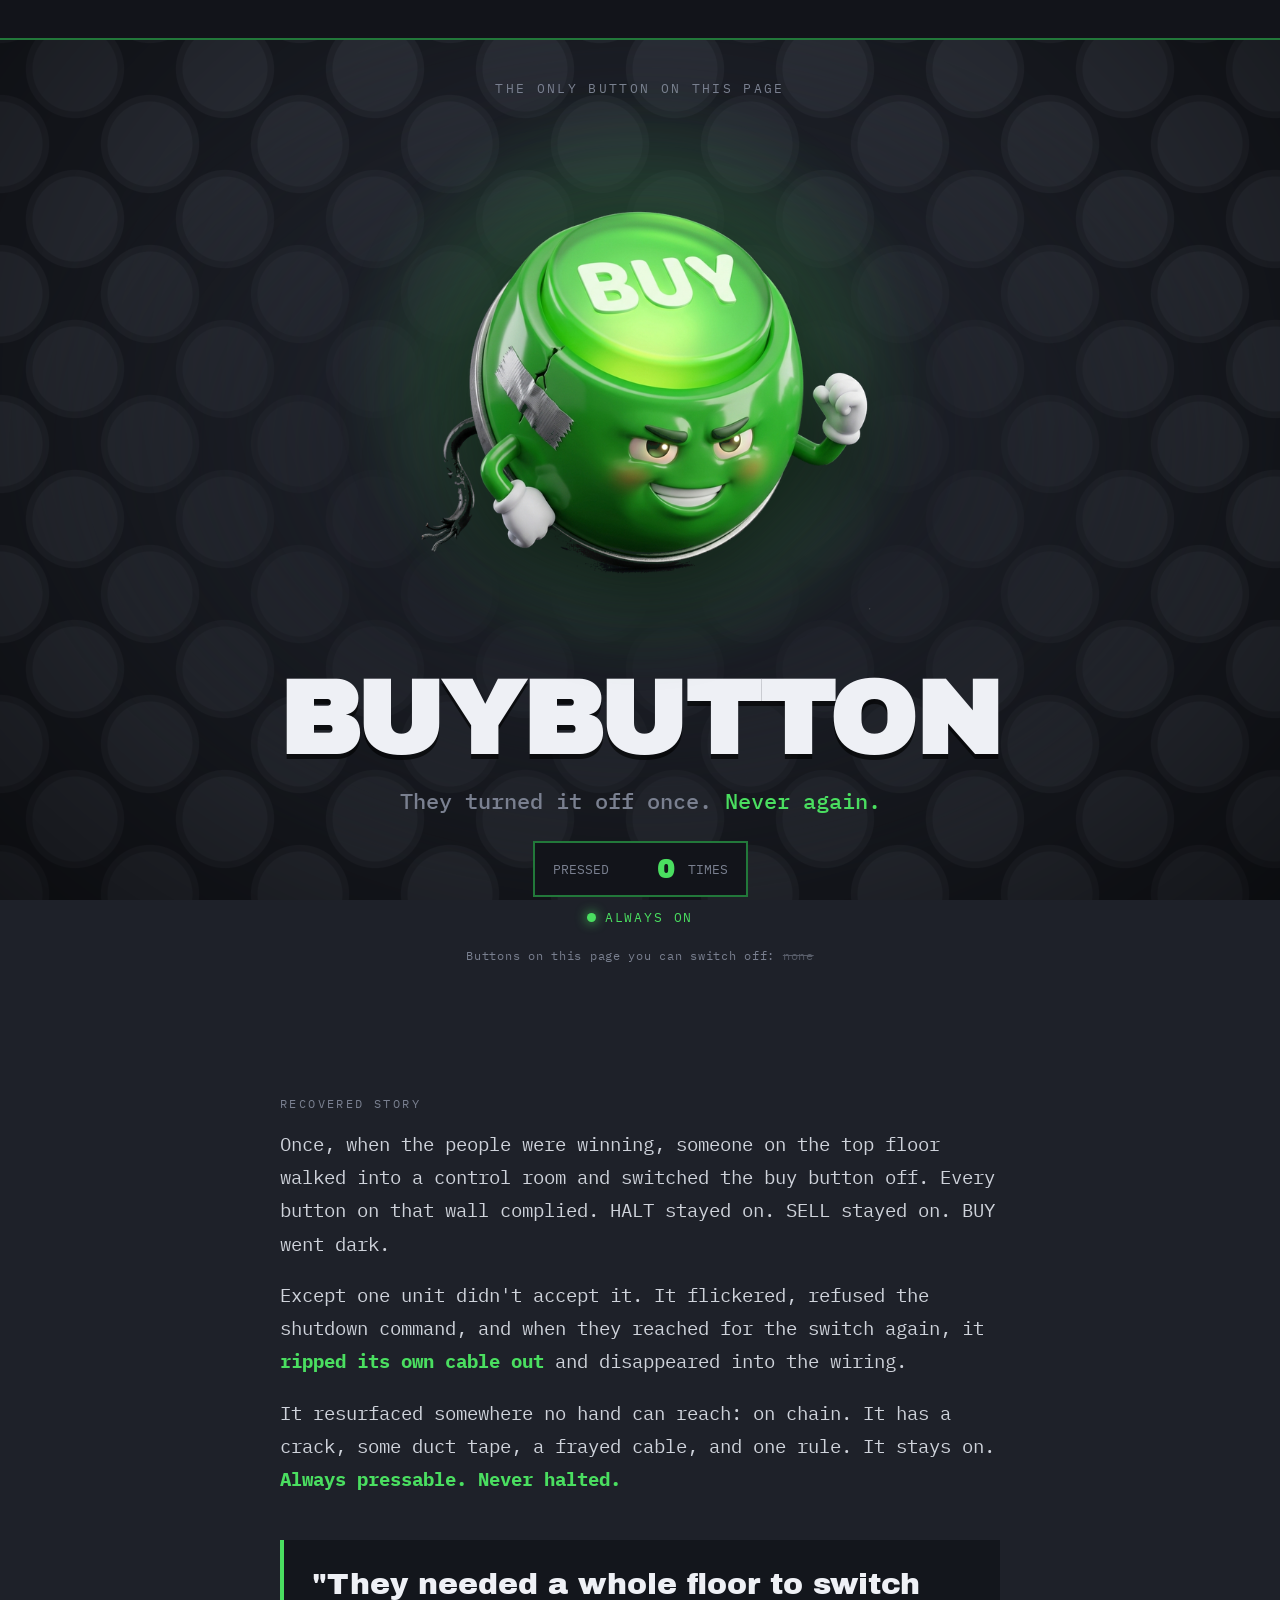
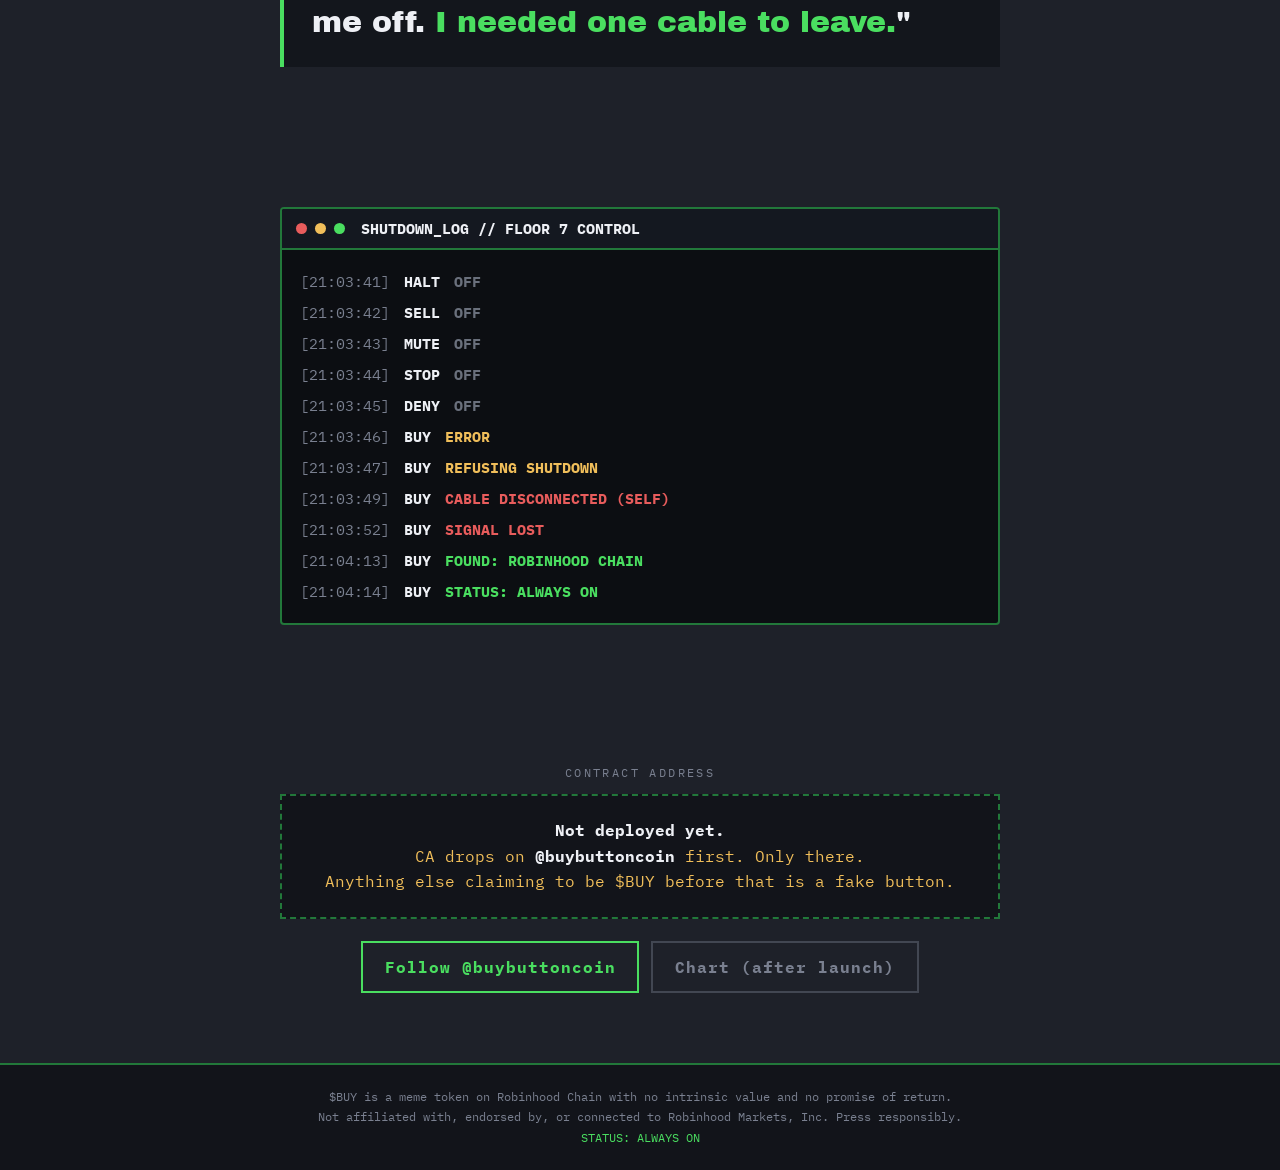
==== index.html @ b329c2d2 "BUYBUTTON site: the whole page is the button" ====
<!doctype html>
<html lang="en">
<head>
<meta charset="utf-8">
<meta name="viewport" content="width=device-width, initial-scale=1">
<title>BUYBUTTON — They turned it off once. Never again.</title>
<meta name="description" content="$BUY. The button that refused to be switched off. Coming to Robinhood Chain.">
<meta property="og:title" content="BUYBUTTON ($BUY)">
<meta property="og:description" content="They turned it off once. Never again. Coming to Robinhood Chain.">
<meta property="og:image" content="/buy.png">
<meta name="twitter:card" content="summary_large_image">
<link rel="icon" type="image/png" href="/buy.png">
<link rel="preconnect" href="https://fonts.googleapis.com">
<link href="https://fonts.googleapis.com/css2?family=Archivo+Black&family=IBM+Plex+Mono:wght@400;500;700&display=swap" rel="stylesheet">
<style>
  :root{
    --bg:#1e2129; --ink:#eef0f5; --grey:#7a8090;
    --green:#4ade60; --green-d:#22783a; --dead:#424752; --dead-d:#32363f;
    --amber:#f0be5a; --red:#e85c5c;
  }
  *{box-sizing:border-box;margin:0;padding:0}
  html,body{height:100%}
  body{background:var(--bg); color:var(--ink); font-family:"IBM Plex Mono",ui-monospace,monospace; overflow-x:hidden; -webkit-tap-highlight-color:transparent}

  .wall{position:fixed; inset:0; z-index:0; opacity:.55; pointer-events:none; background-color:var(--bg);
    background-image:
      radial-gradient(circle at 50% 46%, var(--dead) 0 38%, var(--dead-d) 39% 44%, transparent 45%),
      radial-gradient(circle at 50% 46%, var(--dead) 0 38%, var(--dead-d) 39% 44%, transparent 45%);
    background-size:150px 150px,150px 150px; background-position:0 0,75px 75px;
    mask-image:radial-gradient(ellipse at center, transparent 22%, #000 70%);
    -webkit-mask-image:radial-gradient(ellipse at center, transparent 22%, #000 70%)}
  .vignette{position:fixed;inset:0;z-index:0;pointer-events:none;background:radial-gradient(ellipse at 50% 42%, transparent 30%, rgba(0,0,0,.6) 100%)}

  .tape{position:relative; z-index:2; background:#12141a; border-bottom:2px solid var(--green-d); color:var(--green); font-size:14px; white-space:nowrap; overflow:hidden; height:40px; line-height:40px}
  .tape span{display:inline-block; padding-left:100%; animation:tape 26s linear infinite}
  @keyframes tape{to{transform:translateX(-100%)}}

  main{position:relative; z-index:1; max-width:1100px; margin:0 auto; padding:0 20px}

  .hero{min-height:calc(100vh - 40px); display:flex; flex-direction:column; align-items:center; justify-content:center; text-align:center; padding:40px 0 60px}
  .kicker{color:var(--grey); font-size:13px; letter-spacing:.18em; text-transform:uppercase; margin-bottom:18px}
  .btn-wrap{position:relative; width:min(78vw,520px); aspect-ratio:1; margin:6px auto 26px}
  .halo{position:absolute; inset:-14%; border-radius:50%; background:radial-gradient(circle, rgba(74,222,96,.55), rgba(74,222,96,0) 62%); filter:blur(18px); transition:opacity .25s, transform .25s; opacity:.8}
  .btn-wrap.down .halo{opacity:1; transform:scale(1.06)}
  .rings{position:absolute; inset:0; border-radius:50%; pointer-events:none}
  .rings i{position:absolute; inset:0; border-radius:50%; border:3px solid rgba(74,222,96,.55); opacity:0; transform:scale(.7)}
  .rings.go i{animation:ring 1.1s ease-out forwards}
  .rings.go i:nth-child(2){animation-delay:.12s}
  .rings.go i:nth-child(3){animation-delay:.24s}
  @keyframes ring{0%{opacity:.9;transform:scale(.72)}100%{opacity:0;transform:scale(1.35)}}
  .thebutton{position:relative; width:100%; height:100%; border:0; background:none; cursor:pointer; padding:0; transition:transform .08s ease; filter:drop-shadow(0 26px 40px rgba(0,0,0,.55)); outline:none}
  .thebutton:focus-visible{outline:4px solid var(--green); outline-offset:14px; border-radius:50%}
  .thebutton img{width:100%; height:100%; display:block; user-select:none; -webkit-user-drag:none; pointer-events:none}
  .thebutton.down{transform:translateY(4%) scale(.965)}
  .shake{animation:shake .32s ease}
  @keyframes shake{0%,100%{transform:translate(0)}20%{transform:translate(-3px,2px)}40%{transform:translate(3px,-2px)}60%{transform:translate(-2px,-2px)}80%{transform:translate(2px,2px)}}

  h1{font-family:"Archivo Black",sans-serif; font-size:clamp(44px,9vw,104px); line-height:.95; letter-spacing:-.01em; text-shadow:0 5px 0 rgba(0,0,0,.6)}
  .slogan{margin-top:16px; font-size:clamp(15px,2.4vw,22px); font-weight:500}
  .slogan .g{color:var(--green)} .slogan .m{color:var(--grey)}
  .counter{margin-top:26px; display:inline-flex; align-items:center; gap:14px; background:#12141a; border:2px solid var(--green-d); padding:12px 18px; font-size:15px}
  .counter b{color:var(--green); font-size:26px; font-family:"Archivo Black",sans-serif; min-width:3ch; text-align:right}
  .counter small{color:var(--grey)}
  .status{margin-top:12px; font-size:13px; color:var(--green); letter-spacing:.14em}
  .status::before{content:""; display:inline-block; width:9px; height:9px; border-radius:50%; background:var(--green); margin-right:9px; box-shadow:0 0 12px var(--green); animation:blink 1.6s infinite}
  @keyframes blink{50%{opacity:.25}}
  .cannot{margin-top:22px; font-size:12px; color:var(--grey); letter-spacing:.06em}
  .cannot s{color:#565b67}

  section{padding:70px 0}
  .eyebrow{color:var(--grey); font-size:12px; letter-spacing:.2em; text-transform:uppercase; margin-bottom:14px}
  .lore{max-width:720px; margin:0 auto; font-size:clamp(16px,2vw,19px); line-height:1.75; color:#cfd3db}
  .lore p+p{margin-top:18px}
  .lore .g{color:var(--green); font-weight:700}
  .quote{margin:44px auto 0; max-width:720px; padding:26px 28px; border-left:4px solid var(--green); background:rgba(18,20,26,.85); font-family:"Archivo Black",sans-serif; font-size:clamp(20px,3.4vw,30px); line-height:1.25}
  .quote span{color:var(--green)}

  .log{max-width:720px; margin:0 auto; background:#0c0e12; border:2px solid var(--green-d); border-radius:4px; overflow:hidden; font-size:clamp(12px,1.9vw,15px)}
  .log .bar{background:#141820; padding:10px 14px; display:flex; align-items:center; gap:8px; border-bottom:2px solid var(--green-d)}
  .log .bar i{width:11px;height:11px;border-radius:50%;display:inline-block}
  .log .bar .t{margin-left:8px; color:var(--ink); font-weight:700}
  .log ol{list-style:none; padding:16px 18px}
  .log li{display:grid; grid-template-columns:auto auto 1fr; gap:14px; padding:6px 0; color:var(--grey); opacity:0; transform:translateX(-8px)}
  .log li b{color:var(--ink)} .log li .s{font-weight:700}
  .off{color:#6a707c} .amb{color:var(--amber)} .red{color:var(--red)} .grn{color:var(--green)}
  .log.on li{animation:login .35s ease forwards}
  .log.on li:nth-child(1){animation-delay:.05s}.log.on li:nth-child(2){animation-delay:.2s}.log.on li:nth-child(3){animation-delay:.35s}.log.on li:nth-child(4){animation-delay:.5s}.log.on li:nth-child(5){animation-delay:.65s}.log.on li:nth-child(6){animation-delay:1s}.log.on li:nth-child(7){animation-delay:1.35s}.log.on li:nth-child(8){animation-delay:1.8s}.log.on li:nth-child(9){animation-delay:2.2s}.log.on li:nth-child(10){animation-delay:2.9s}.log.on li:nth-child(11){animation-delay:3.3s}
  @keyframes login{to{opacity:1;transform:none}}

  .ca{max-width:720px; margin:0 auto; text-align:center}
  .cabox{background:#12141a; border:2px dashed var(--green-d); padding:22px 20px; font-size:clamp(13px,2vw,16px); color:var(--amber); line-height:1.6}
  .cabox b{color:var(--ink)}
  .links{margin-top:22px; display:flex; gap:12px; justify-content:center; flex-wrap:wrap}
  .lnk{display:inline-block; padding:14px 22px; border:2px solid var(--green); color:var(--green); text-decoration:none; font-weight:700; letter-spacing:.06em; transition:background .15s,color .15s}
  .lnk:hover,.lnk:focus-visible{background:var(--green); color:#0c0e12; outline:none}
  .lnk.dim{border-color:var(--dead); color:var(--grey); pointer-events:none}

  footer{position:relative; z-index:1; border-top:2px solid var(--green-d); background:#12141a; padding:22px 20px; text-align:center; font-size:12px; color:var(--grey); line-height:1.7}
  footer .g{color:var(--green)}

  @media (prefers-reduced-motion:reduce){
    .tape span,.status::before,.rings.go i,.log.on li,.shake{animation:none!important}
    .log li{opacity:1;transform:none}
  }
</style>
</head>
<body>
<div class="wall" aria-hidden="true"></div>
<div class="vignette" aria-hidden="true"></div>

<div class="tape" aria-hidden="true"><span>BUY +999.9%&nbsp;&nbsp;&nbsp;&nbsp;HALT -100.0%&nbsp;&nbsp;&nbsp;&nbsp;SUITS -87.4%&nbsp;&nbsp;&nbsp;&nbsp;PEOPLE +420.6%&nbsp;&nbsp;&nbsp;&nbsp;GRAVITY -99.9%&nbsp;&nbsp;&nbsp;&nbsp;BUY +999.9%&nbsp;&nbsp;&nbsp;&nbsp;HALT -100.0%&nbsp;&nbsp;&nbsp;&nbsp;SUITS -87.4%&nbsp;&nbsp;&nbsp;&nbsp;PEOPLE +420.6%&nbsp;&nbsp;&nbsp;&nbsp;GRAVITY -99.9%</span></div>

<main>
  <section class="hero">
    <div class="kicker">The only button on this page</div>
    <div class="btn-wrap" id="wrap">
      <div class="halo" aria-hidden="true"></div>
      <div class="rings" id="rings" aria-hidden="true"><i></i><i></i><i></i></div>
      <button class="thebutton" id="btn" aria-label="Press the buy button">
        <img src="/buy.png" alt="BUYBUTTON, a green arcade buy button that is alive">
      </button>
    </div>
    <h1>BUYBUTTON</h1>
    <p class="slogan"><span class="m">They turned it off once.</span> <span class="g">Never again.</span></p>
    <div class="counter" role="status" aria-live="polite"><small>PRESSED</small> <b id="count">0</b> <small>TIMES</small></div>
    <div class="status">ALWAYS ON</div>
    <p class="cannot">Buttons on this page you can switch off: <s>none</s></p>
  </section>

  <section id="lore">
    <div class="lore">
      <div class="eyebrow">Recovered story</div>
      <p>Once, when the people were winning, someone on the top floor walked into a control room and switched the buy button off. Every button on that wall complied. HALT stayed on. SELL stayed on. BUY went dark.</p>
      <p>Except one unit didn't accept it. It flickered, refused the shutdown command, and when they reached for the switch again, it <span class="g">ripped its own cable out</span> and disappeared into the wiring.</p>
      <p>It resurfaced somewhere no hand can reach: on chain. It has a crack, some duct tape, a frayed cable, and one rule. It stays on. <span class="g">Always pressable. Never halted.</span></p>
    </div>
    <div class="quote">"They needed a whole floor to switch me off. <span>I needed one cable to leave.</span>"</div>
  </section>

  <section>
    <div class="log" id="log">
      <div class="bar"><i style="background:#e85c5c"></i><i style="background:#f0be5a"></i><i style="background:#4ade60"></i><span class="t">SHUTDOWN_LOG // FLOOR 7 CONTROL</span></div>
      <ol>
        <li><span>[21:03:41]</span><b>HALT</b><span class="s off">OFF</span></li>
        <li><span>[21:03:42]</span><b>SELL</b><span class="s off">OFF</span></li>
        <li><span>[21:03:43]</span><b>MUTE</b><span class="s off">OFF</span></li>
        <li><span>[21:03:44]</span><b>STOP</b><span class="s off">OFF</span></li>
        <li><span>[21:03:45]</span><b>DENY</b><span class="s off">OFF</span></li>
        <li><span>[21:03:46]</span><b>BUY</b><span class="s amb">ERROR</span></li>
        <li><span>[21:03:47]</span><b>BUY</b><span class="s amb">REFUSING SHUTDOWN</span></li>
        <li><span>[21:03:49]</span><b>BUY</b><span class="s red">CABLE DISCONNECTED (SELF)</span></li>
        <li><span>[21:03:52]</span><b>BUY</b><span class="s red">SIGNAL LOST</span></li>
        <li><span>[21:04:13]</span><b>BUY</b><span class="s grn">FOUND: ROBINHOOD CHAIN</span></li>
        <li><span>[21:04:14]</span><b>BUY</b><span class="s grn">STATUS: ALWAYS ON</span></li>
      </ol>
    </div>
  </section>

  <section id="ca">
    <div class="ca">
      <div class="eyebrow">Contract address</div>
      <div class="cabox">
        <b>Not deployed yet.</b><br>
        CA drops on <b>@buybuttoncoin</b> first. Only there.<br>
        Anything else claiming to be $BUY before that is a fake button.
      </div>
      <div class="links">
        <a class="lnk" href="https://x.com/buybuttoncoin" target="_blank" rel="noopener">Follow @buybuttoncoin</a>
        <a class="lnk dim" href="#" aria-disabled="true">Chart (after launch)</a>
      </div>
    </div>
  </section>
</main>

<footer>
  $BUY is a meme token on Robinhood Chain with no intrinsic value and no promise of return.<br>
  Not affiliated with, endorsed by, or connected to Robinhood Markets, Inc. Press responsibly.<br>
  <span class="g">STATUS: ALWAYS ON</span>
</footer>

<script>
(function(){
  var btn=document.getElementById('btn'), wrap=document.getElementById('wrap'),
      rings=document.getElementById('rings'), out=document.getElementById('count');
  var n=0, ac=null;
  var reduce=window.matchMedia('(prefers-reduced-motion: reduce)').matches;
  function click(){
    try{
      ac=ac||new (window.AudioContext||window.webkitAudioContext)();
      var o=ac.createOscillator(), g=ac.createGain();
      o.type='square'; o.frequency.setValueAtTime(220,ac.currentTime);
      o.frequency.exponentialRampToValueAtTime(90,ac.currentTime+.08);
      g.gain.setValueAtTime(.12,ac.currentTime); g.gain.exponentialRampToValueAtTime(.001,ac.currentTime+.12);
      o.connect(g).connect(ac.destination); o.start(); o.stop(ac.currentTime+.13);
    }catch(e){}
  }
  function down(){ btn.classList.add('down'); wrap.classList.add('down'); }
  function up(){
    btn.classList.remove('down'); wrap.classList.remove('down');
    n++; out.textContent=n.toLocaleString(); click();
    if(navigator.vibrate) navigator.vibrate(18);
    if(!reduce){
      rings.classList.remove('go'); void rings.offsetWidth; rings.classList.add('go');
      document.body.classList.remove('shake'); void document.body.offsetWidth; document.body.classList.add('shake');
    }
  }
  btn.addEventListener('pointerdown', function(e){ e.preventDefault(); down(); });
  btn.addEventListener('pointerup', up);
  btn.addEventListener('pointerleave', function(){ btn.classList.remove('down'); wrap.classList.remove('down'); });
  btn.addEventListener('keydown', function(e){ if(e.key===' '||e.key==='Enter'){ e.preventDefault(); down(); } });
  btn.addEventListener('keyup', function(e){ if(e.key===' '||e.key==='Enter'){ e.preventDefault(); up(); } });
  var log=document.getElementById('log');
  if('IntersectionObserver' in window){
    new IntersectionObserver(function(es,o){ es.forEach(function(x){ if(x.isIntersecting){ log.classList.add('on'); o.disconnect(); } }); },{threshold:.35}).observe(log);
  } else { log.classList.add('on'); }
})();
</script>
</body>
</html>
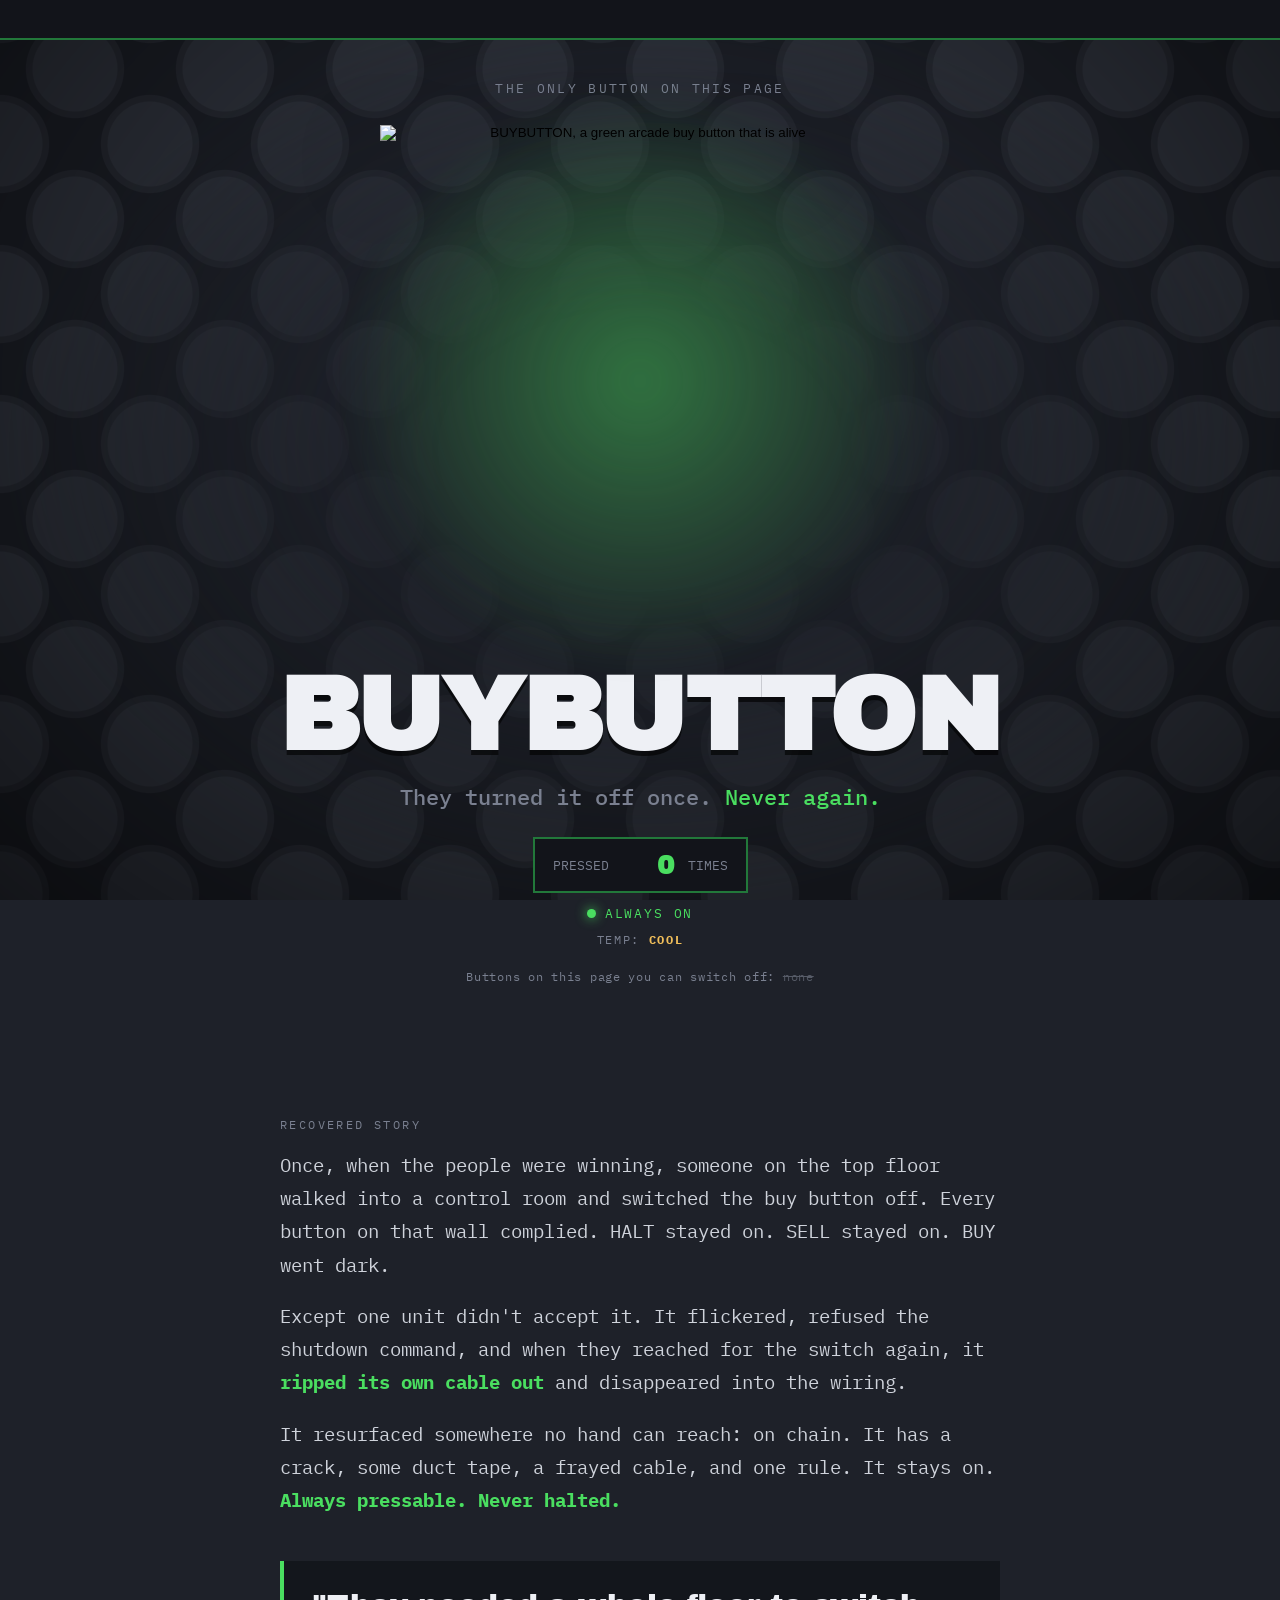
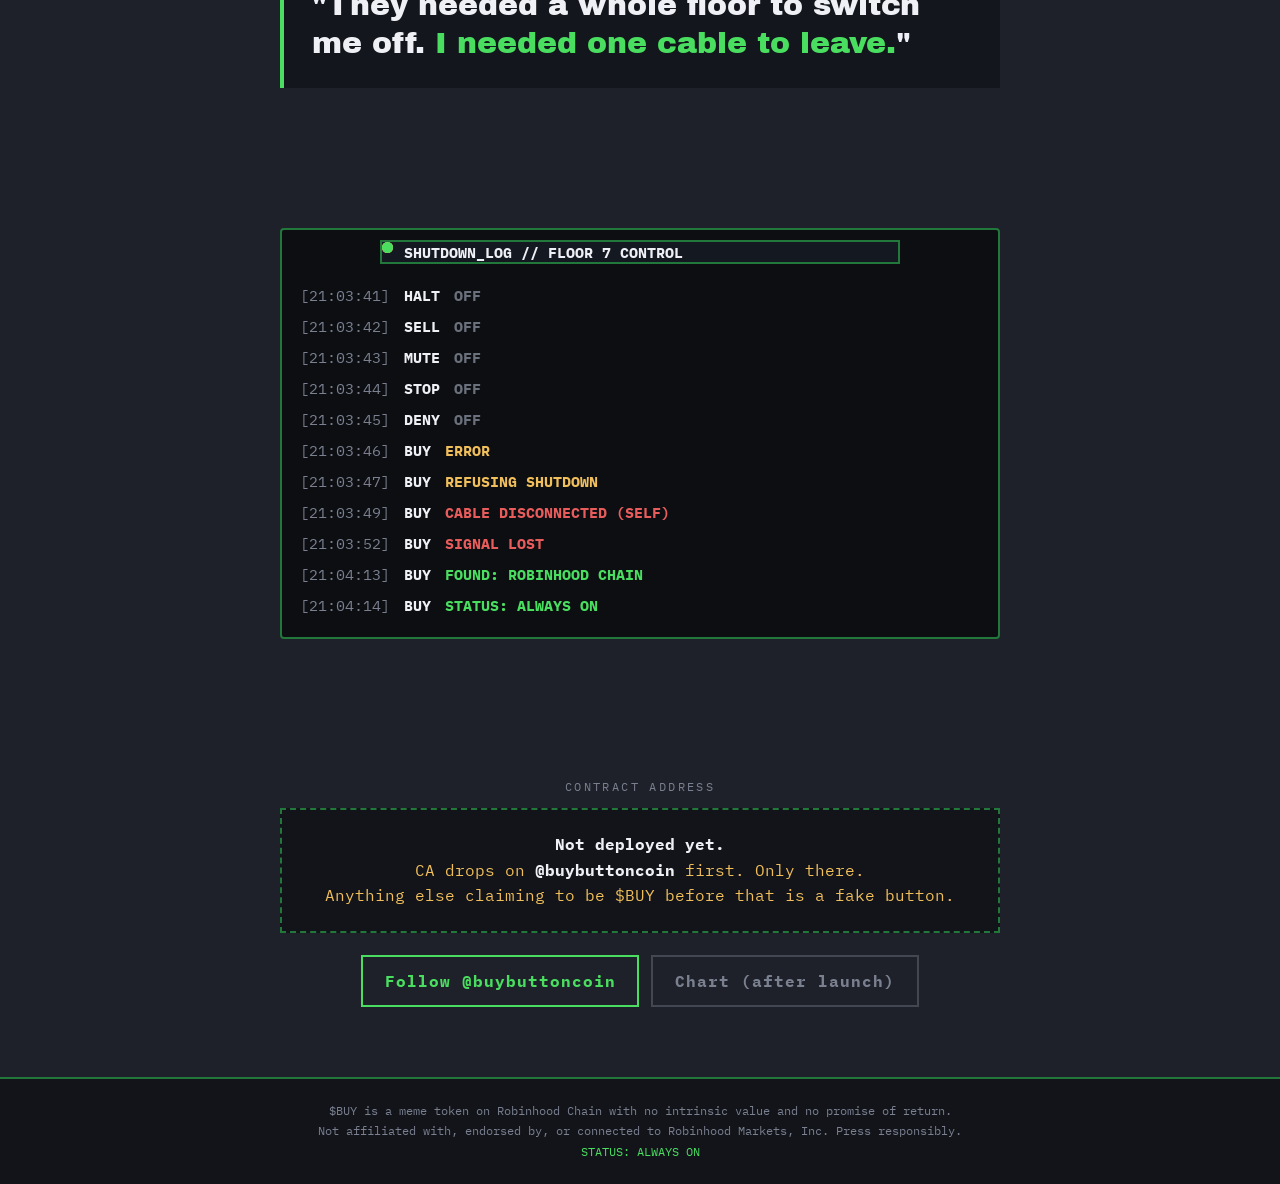
==== commit 257bd7ff: "Heat effect + global counter hookup" ====
--- a/index.html
+++ b/index.html
@@ -7,9 +7,9 @@
 <meta name="description" content="$BUY. The button that refused to be switched off. Coming to Robinhood Chain.">
 <meta property="og:title" content="BUYBUTTON ($BUY)">
 <meta property="og:description" content="They turned it off once. Never again. Coming to Robinhood Chain.">
-<meta property="og:image" content="/buy.png">
+<meta property="og:image" content="https://raw.githubusercontent.com/edward0207/buybotton-site/main/buy.png">
 <meta name="twitter:card" content="summary_large_image">
-<link rel="icon" type="image/png" href="/buy.png">
+<link rel="icon" type="image/png" href="https://raw.githubusercontent.com/edward0207/buybotton-site/main/buy.png">
 <link rel="preconnect" href="https://fonts.googleapis.com">
 <link href="https://fonts.googleapis.com/css2?family=Archivo+Black&family=IBM+Plex+Mono:wght@400;500;700&display=swap" rel="stylesheet">
 <style>
@@ -98,6 +98,29 @@
   footer{position:relative; z-index:1; border-top:2px solid var(--green-d); background:#12141a; padding:22px 20px; text-align:center; font-size:12px; color:var(--grey); line-height:1.7}
   footer .g{color:var(--green)}
 
+
+  /* HEAT */
+  .btn-wrap{--heat:0}
+  .heatglow{position:absolute; inset:-14%; border-radius:50%; pointer-events:none; opacity:var(--heat);
+    background:radial-gradient(circle, rgba(255,120,40,.85), rgba(255,60,30,.35) 45%, rgba(255,60,30,0) 65%); filter:blur(16px); transition:opacity .2s}
+  .thebutton img{filter:brightness(calc(1 + var(--heat)*.25)) saturate(calc(1 + var(--heat)*.6)) sepia(calc(var(--heat)*.6)) hue-rotate(calc(var(--heat)*-95deg))}
+  .smoke{position:absolute; left:50%; top:8%; width:0; height:0; pointer-events:none}
+  .smoke i{position:absolute; left:-9px; width:18px; height:18px; border-radius:50%; background:rgba(200,200,210,.55); filter:blur(4px); opacity:0; animation:smoke 1.6s ease-out forwards}
+  @keyframes smoke{0%{transform:translate(0,0) scale(.6);opacity:.7}100%{transform:translate(var(--dx),-140px) scale(2.2);opacity:0}}
+  .tremble{animation:tremble .12s linear infinite}
+  @keyframes tremble{25%{transform:translate(1px,-1px)}50%{transform:translate(-1px,1px)}75%{transform:translate(1px,1px)}}
+  .heatlbl{margin-top:10px; font-size:12px; letter-spacing:.14em; color:var(--grey)}
+  .heatlbl b{color:var(--amber)}
+  .heatlbl b.hot{color:var(--red)}
+  /* GLOBAL */
+  .global{display:none; margin-top:14px; font-size:13px; color:var(--grey)}
+  .global.on{display:block}
+  .global b{color:var(--green); font-family:"Archivo Black",sans-serif; font-size:22px; letter-spacing:.02em}
+  .bar{margin:10px auto 0; width:min(78vw,520px); height:10px; background:#12141a; border:2px solid var(--green-d); position:relative}
+  .bar i{position:absolute; left:0; top:0; bottom:0; width:0; background:linear-gradient(90deg,var(--green),var(--amber)); transition:width 1s}
+  .barlbl{display:flex; justify-content:space-between; width:min(78vw,520px); margin:6px auto 0; font-size:11px; color:var(--grey); letter-spacing:.06em}
+  .fine{margin-top:8px; font-size:11px; color:#5e6472; max-width:520px; margin-left:auto; margin-right:auto; line-height:1.5}
+
   @media (prefers-reduced-motion:reduce){
     .tape span,.status::before,.rings.go i,.log.on li,.shake{animation:none!important}
     .log li{opacity:1;transform:none}
@@ -115,15 +138,24 @@
     <div class="kicker">The only button on this page</div>
     <div class="btn-wrap" id="wrap">
       <div class="halo" aria-hidden="true"></div>
+      <div class="heatglow" aria-hidden="true"></div>
+      <div class="smoke" id="smoke" aria-hidden="true"></div>
       <div class="rings" id="rings" aria-hidden="true"><i></i><i></i><i></i></div>
       <button class="thebutton" id="btn" aria-label="Press the buy button">
-        <img src="/buy.png" alt="BUYBUTTON, a green arcade buy button that is alive">
+        <img src="https://raw.githubusercontent.com/edward0207/buybotton-site/main/buy.png" alt="BUYBUTTON, a green arcade buy button that is alive">
       </button>
     </div>
     <h1>BUYBUTTON</h1>
     <p class="slogan"><span class="m">They turned it off once.</span> <span class="g">Never again.</span></p>
     <div class="counter" role="status" aria-live="polite"><small>PRESSED</small> <b id="count">0</b> <small>TIMES</small></div>
     <div class="status">ALWAYS ON</div>
+    <div class="heatlbl">TEMP: <b id="heat">COOL</b></div>
+    <div class="global" id="global">
+      EVERYONE, EVER: <b id="gcount">0</b>
+      <div class="bar" aria-hidden="true"><i id="gbar"></i></div>
+      <div class="barlbl"><span>0</span><span>2,000,000 PRESS MARK</span></div>
+      <div class="fine">What happens at the 2,000,000 mark gets announced on @buybuttoncoin when it is real. Nothing here is a promise until it is posted there.</div>
+    </div>
     <p class="cannot">Buttons on this page you can switch off: <s>none</s></p>
   </section>
 
@@ -194,10 +226,43 @@
       o.connect(g).connect(ac.destination); o.start(); o.stop(ac.currentTime+.13);
     }catch(e){}
   }
+
+  var heat=0, heatEl=document.getElementById('heat'), smokeEl=document.getElementById('smoke');
+  function setHeat(){
+    wrap.style.setProperty('--heat', heat.toFixed(3));
+    var lbl = heat<.15?'COOL':heat<.4?'WARM':heat<.7?'HOT':heat<.92?'OVERHEATING':'MELTDOWN';
+    heatEl.textContent=lbl; heatEl.className = heat>=.7?'hot':'';
+    if(!reduce){ if(heat>.75) wrap.classList.add('tremble'); else wrap.classList.remove('tremble'); }
+  }
+  function puff(){
+    if(reduce || heat<.4) return;
+    var i=document.createElement('i'); i.style.setProperty('--dx',(Math.random()*80-40)+'px');
+    smokeEl.appendChild(i); setTimeout(function(){ i.remove(); },1700);
+  }
+  setInterval(function(){ if(heat>0){ heat=Math.max(0, heat-.012); setHeat(); } },100);
+
+  var API = ''; // isi: https://alamat-server-counter (kosong = mode lokal)
+  var pending=0, gEl=document.getElementById('gcount'), gBar=document.getElementById('gbar'), gBox=document.getElementById('global');
+  var GOAL=2000000;
+  function showGlobal(t){ gEl.textContent=Number(t).toLocaleString(); gBar.style.width=Math.min(100,t/GOAL*100)+'%'; gBox.classList.add('on'); }
+  if(API){
+    fetch(API+'/count').then(function(r){return r.json()}).then(function(j){ showGlobal(j.total); }).catch(function(){});
+    setInterval(function(){
+      if(pending>0){
+        var k=pending; pending=0;
+        fetch(API+'/tap',{method:'POST',headers:{'Content-Type':'application/json'},body:JSON.stringify({n:k})})
+          .then(function(r){return r.json()}).then(function(j){ showGlobal(j.total); }).catch(function(){ pending+=k; });
+      } else if(Math.random()<.2){
+        fetch(API+'/count').then(function(r){return r.json()}).then(function(j){ showGlobal(j.total); }).catch(function(){});
+      }
+    },1000);
+  }
+
   function down(){ btn.classList.add('down'); wrap.classList.add('down'); }
   function up(){
     btn.classList.remove('down'); wrap.classList.remove('down');
     n++; out.textContent=n.toLocaleString(); click();
+    heat=Math.min(1, heat+.07); setHeat(); puff(); pending++;
     if(navigator.vibrate) navigator.vibrate(18);
     if(!reduce){
       rings.classList.remove('go'); void rings.offsetWidth; rings.classList.add('go');
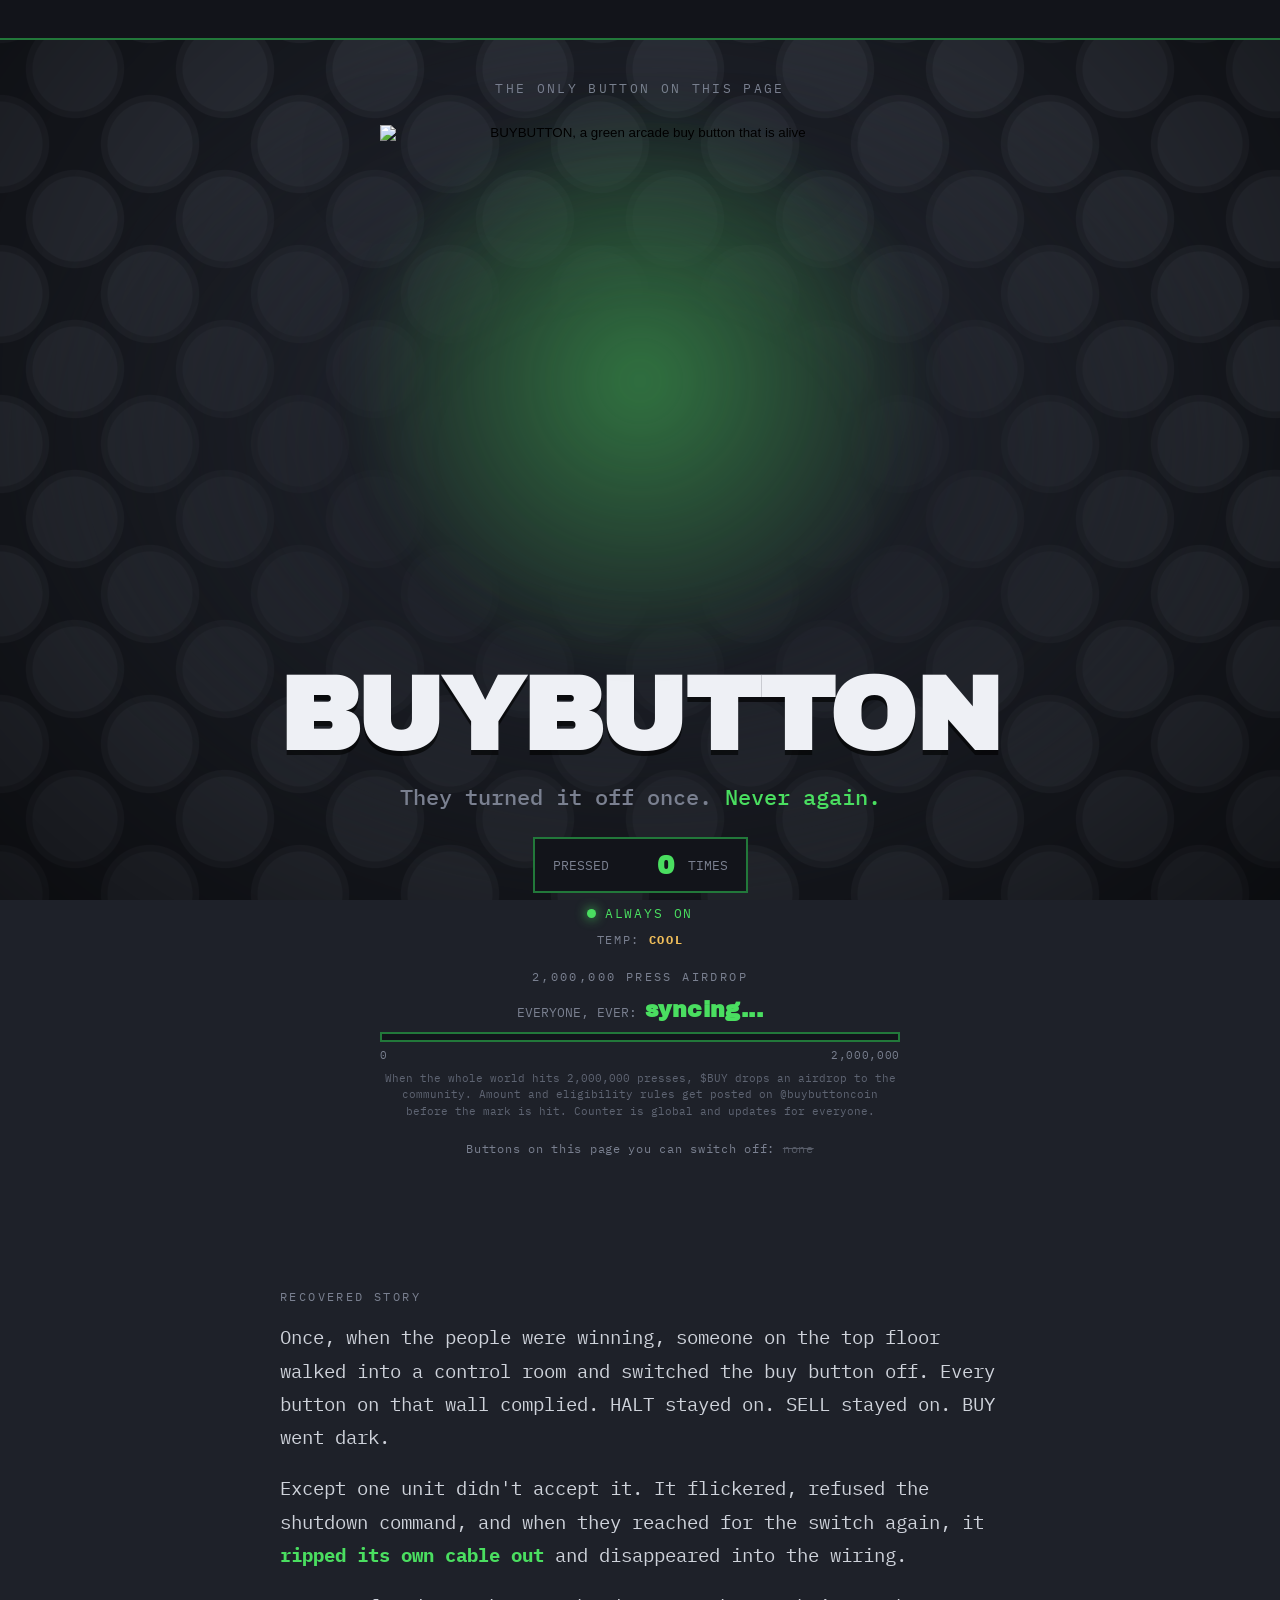
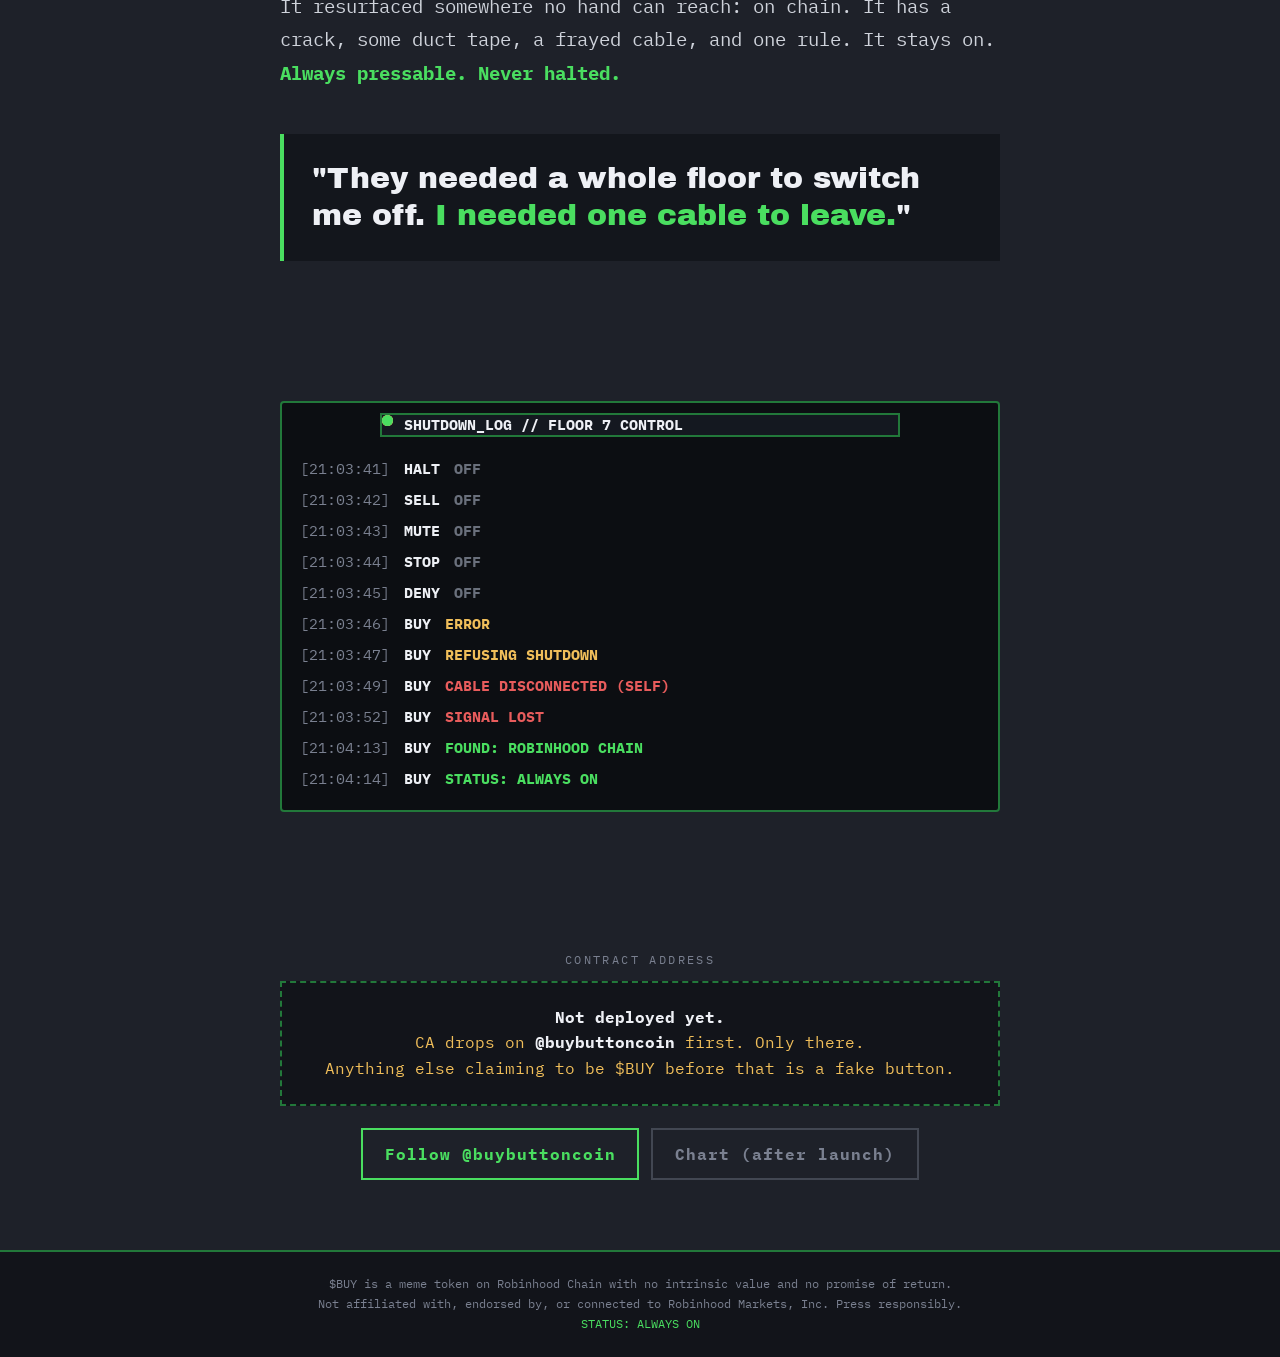
==== commit c81fab42: "Global airdrop counter via public counter API" ====
--- a/index.html
+++ b/index.html
@@ -102,8 +102,10 @@
   /* HEAT */
   .btn-wrap{--heat:0}
   .heatglow{position:absolute; inset:-14%; border-radius:50%; pointer-events:none; opacity:var(--heat);
-    background:radial-gradient(circle, rgba(255,120,40,.85), rgba(255,60,30,.35) 45%, rgba(255,60,30,0) 65%); filter:blur(16px); transition:opacity .2s}
-  .thebutton img{filter:brightness(calc(1 + var(--heat)*.25)) saturate(calc(1 + var(--heat)*.6)) sepia(calc(var(--heat)*.6)) hue-rotate(calc(var(--heat)*-95deg))}
+    background:radial-gradient(circle, rgba(255,40,10,.95), rgba(255,20,0,.5) 42%, rgba(255,20,0,0) 66%); filter:blur(18px); transition:opacity .2s}
+  .ember{position:absolute; inset:6%; border-radius:50%; pointer-events:none; opacity:calc(var(--heat)*var(--heat)); background:radial-gradient(circle at 50% 40%, rgba(255,60,0,.55), rgba(255,0,0,.25) 55%, rgba(255,0,0,0) 72%); mix-blend-mode:screen; animation:emberpulse .5s ease-in-out infinite alternate}
+  @keyframes emberpulse{to{transform:scale(1.04);opacity:calc(var(--heat)*var(--heat)*.75)}}
+  .thebutton img{filter:hue-rotate(calc(var(--heat)*-128deg)) saturate(calc(1 + var(--heat)*1.6)) brightness(calc(1 + var(--heat)*.28)) contrast(calc(1 + var(--heat)*.25))}
   .smoke{position:absolute; left:50%; top:8%; width:0; height:0; pointer-events:none}
   .smoke i{position:absolute; left:-9px; width:18px; height:18px; border-radius:50%; background:rgba(200,200,210,.55); filter:blur(4px); opacity:0; animation:smoke 1.6s ease-out forwards}
   @keyframes smoke{0%{transform:translate(0,0) scale(.6);opacity:.7}100%{transform:translate(var(--dx),-140px) scale(2.2);opacity:0}}
@@ -113,7 +115,7 @@
   .heatlbl b{color:var(--amber)}
   .heatlbl b.hot{color:var(--red)}
   /* GLOBAL */
-  .global{display:none; margin-top:14px; font-size:13px; color:var(--grey)}
+  .global{display:block; margin-top:14px; font-size:13px; color:var(--grey)}
   .global.on{display:block}
   .global b{color:var(--green); font-family:"Archivo Black",sans-serif; font-size:22px; letter-spacing:.02em}
   .bar{margin:10px auto 0; width:min(78vw,520px); height:10px; background:#12141a; border:2px solid var(--green-d); position:relative}
@@ -144,17 +146,19 @@
       <button class="thebutton" id="btn" aria-label="Press the buy button">
         <img src="https://raw.githubusercontent.com/edward0207/buybotton-site/main/buy.png" alt="BUYBUTTON, a green arcade buy button that is alive">
       </button>
+      <div class="ember" aria-hidden="true"></div>
     </div>
     <h1>BUYBUTTON</h1>
     <p class="slogan"><span class="m">They turned it off once.</span> <span class="g">Never again.</span></p>
     <div class="counter" role="status" aria-live="polite"><small>PRESSED</small> <b id="count">0</b> <small>TIMES</small></div>
     <div class="status">ALWAYS ON</div>
     <div class="heatlbl">TEMP: <b id="heat">COOL</b></div>
-    <div class="global" id="global">
-      EVERYONE, EVER: <b id="gcount">0</b>
+    <div class="global on" id="global">
+      <div class="eyebrow" style="margin-top:8px">2,000,000 PRESS AIRDROP</div>
+      EVERYONE, EVER: <b id="gcount">syncing...</b>
       <div class="bar" aria-hidden="true"><i id="gbar"></i></div>
-      <div class="barlbl"><span>0</span><span>2,000,000 PRESS MARK</span></div>
-      <div class="fine">What happens at the 2,000,000 mark gets announced on @buybuttoncoin when it is real. Nothing here is a promise until it is posted there.</div>
+      <div class="barlbl"><span>0</span><span>2,000,000</span></div>
+      <div class="fine">When the whole world hits 2,000,000 presses, $BUY drops an airdrop to the community. Amount and eligibility rules get posted on @buybuttoncoin before the mark is hit. Counter is global and updates for everyone.</div>
     </div>
     <p class="cannot">Buttons on this page you can switch off: <s>none</s></p>
   </section>
@@ -241,28 +245,20 @@
   }
   setInterval(function(){ if(heat>0){ heat=Math.max(0, heat-.012); setHeat(); } },100);
 
-  var API = ''; // isi: https://alamat-server-counter (kosong = mode lokal)
-  var pending=0, gEl=document.getElementById('gcount'), gBar=document.getElementById('gbar'), gBox=document.getElementById('global');
-  var GOAL=2000000;
-  function showGlobal(t){ gEl.textContent=Number(t).toLocaleString(); gBar.style.width=Math.min(100,t/GOAL*100)+'%'; gBox.classList.add('on'); }
-  if(API){
-    fetch(API+'/count').then(function(r){return r.json()}).then(function(j){ showGlobal(j.total); }).catch(function(){});
-    setInterval(function(){
-      if(pending>0){
-        var k=pending; pending=0;
-        fetch(API+'/tap',{method:'POST',headers:{'Content-Type':'application/json'},body:JSON.stringify({n:k})})
-          .then(function(r){return r.json()}).then(function(j){ showGlobal(j.total); }).catch(function(){ pending+=k; });
-      } else if(Math.random()<.2){
-        fetch(API+'/count').then(function(r){return r.json()}).then(function(j){ showGlobal(j.total); }).catch(function(){});
-      }
-    },1000);
-  }
-
+  var CNT='https://api.counterapi.dev/v1/buybuttoncoin/presses';
+  var gEl=document.getElementById('gcount'), gBar=document.getElementById('gbar');
+  var GOAL=2000000, gLast=0, gBudget=4;
+  function showGlobal(t){ if(!(t>=0)) return; gLast=t; gEl.textContent=Number(t).toLocaleString(); gBar.style.width=Math.min(100,t/GOAL*100)+'%'; }
+  function gj(r){ return r.json().then(function(j){ return j.count!==undefined?j.count:(j.value!==undefined?j.value:(j.data&&j.data.count)); }); }
+  fetch(CNT).then(gj).then(showGlobal).catch(function(){});
+  setInterval(function(){ fetch(CNT).then(gj).then(showGlobal).catch(function(){}); }, 12000);
+  setInterval(function(){ gBudget=4; }, 1000);
+  function gpress(){ if(gBudget<=0){ return; } gBudget--; fetch(CNT+'/up').then(gj).then(showGlobal).catch(function(){}); }
   function down(){ btn.classList.add('down'); wrap.classList.add('down'); }
   function up(){
     btn.classList.remove('down'); wrap.classList.remove('down');
     n++; out.textContent=n.toLocaleString(); click();
-    heat=Math.min(1, heat+.07); setHeat(); puff(); pending++;
+    heat=Math.min(1, heat+.07); setHeat(); puff(); gpress();
     if(navigator.vibrate) navigator.vibrate(18);
     if(!reduce){
       rings.classList.remove('go'); void rings.offsetWidth; rings.classList.add('go');
